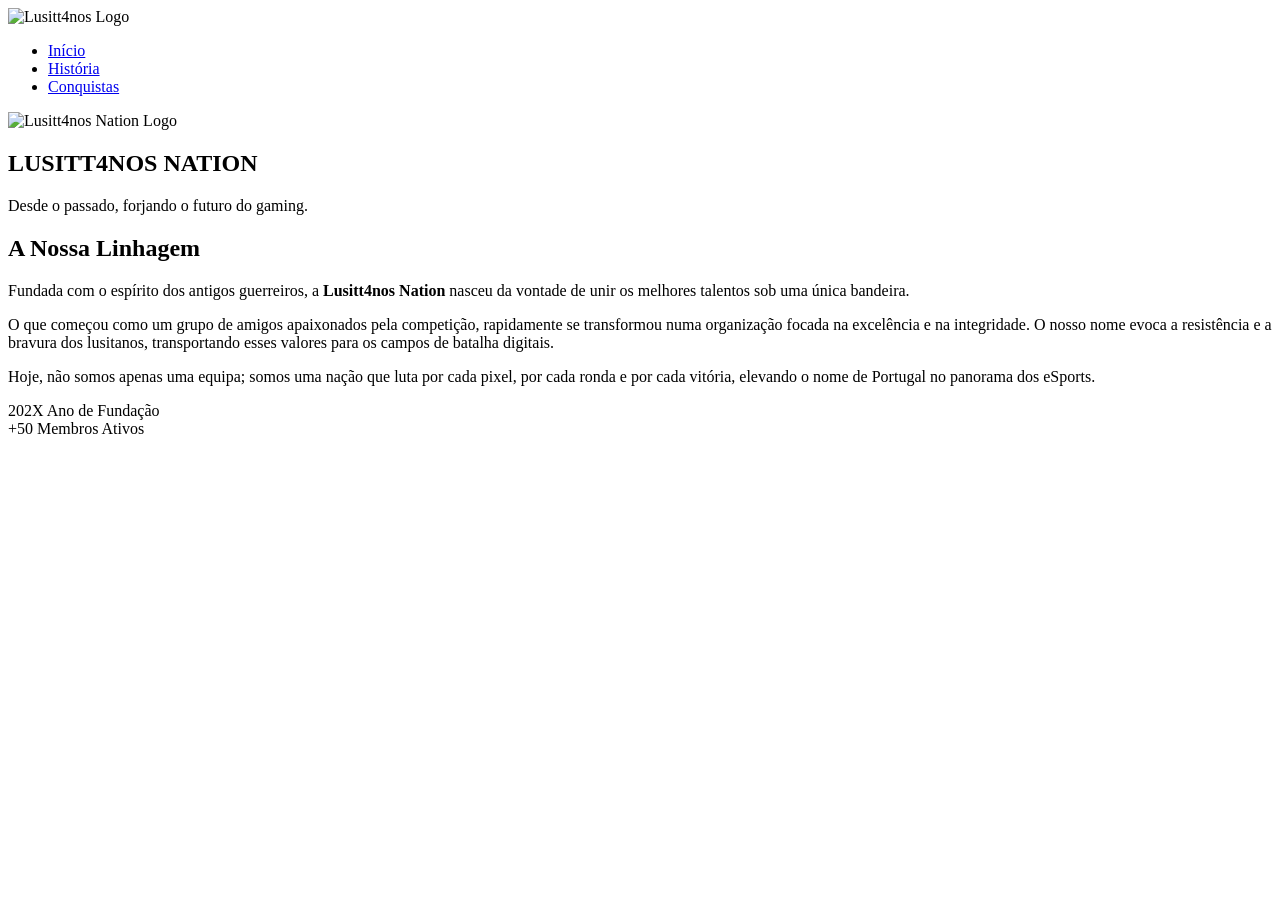
==== index.html @ a789800e "Add initial HTML structure for Lusitt4nos Nation" ====
<!DOCTYPE html>
<html lang="pt-pt">
<head>
    <meta charset="UTF-8">
    <meta name="viewport" content="width=device-width, initial-scale=1.0">
    <title>Lusitt4nos Nation | História & Legado</title>
    <link rel="stylesheet" href="style.css">
    <link href="https://fonts.googleapis.com/css2?family=Orbitron:wght@400;700;900&family=Inter:wght@300;400;700&display=swap" rel="stylesheet">
</head>
<body>

    <header>
        <nav>
            <img src="assets/logo.png" alt="Lusitt4nos Logo" class="nav-logo">
            <ul>
                <li><a href="#home">Início</a></li>
                <li><a href="#historia">História</a></li>
                <li><a href="#conquistas">Conquistas</a></li>
            </ul>
        </nav>
    </header>

    <main>
        <section id="home" class="hero-section">
            <div class="hero-content">
                <img src="assets/logo.png" alt="Lusitt4nos Nation Logo" class="main-logo">
                <h1>LUSITT4NOS <span class="red-text">NATION</span></h1>
                <p class="tagline">Desde o passado, forjando o futuro do gaming.</p>
            </div>
        </section>

        <section id="historia" class="history-section">
            <div class="container">
                <h2 class="section-title">A Nossa <span class="red-text">Linhagem</span></h2>
                <div class="history-grid">
                    <div class="history-text">
                        <p class="lead">Fundada com o espírito dos antigos guerreiros, a <strong>Lusitt4nos Nation</strong> nasceu da vontade de unir os melhores talentos sob uma única bandeira.</p>
                        <p>O que começou como um grupo de amigos apaixonados pela competição, rapidamente se transformou numa organização focada na excelência e na integridade. O nosso nome evoca a resistência e a bravura dos lusitanos, transportando esses valores para os campos de batalha digitais.</p>
                        <p>Hoje, não somos apenas uma equipa; somos uma nação que luta por cada pixel, por cada ronda e por cada vitória, elevando o nome de Portugal no panorama dos eSports.</p>
                    </div>
                    <div class="history-stats">
                        <div class="stat-item">
                            <span class="stat-number">202X</span>
                            <span class="stat-label">Ano de Fundação</span>
                        </div>
                        <div class="stat-item">
                            <span class="stat-number">+50</span>
                            <span class="stat-label">Membros Ativos</span>
                        </div>
                    </div>
                </div>
            </div>
        </section>
    </main>

</body>
</html>
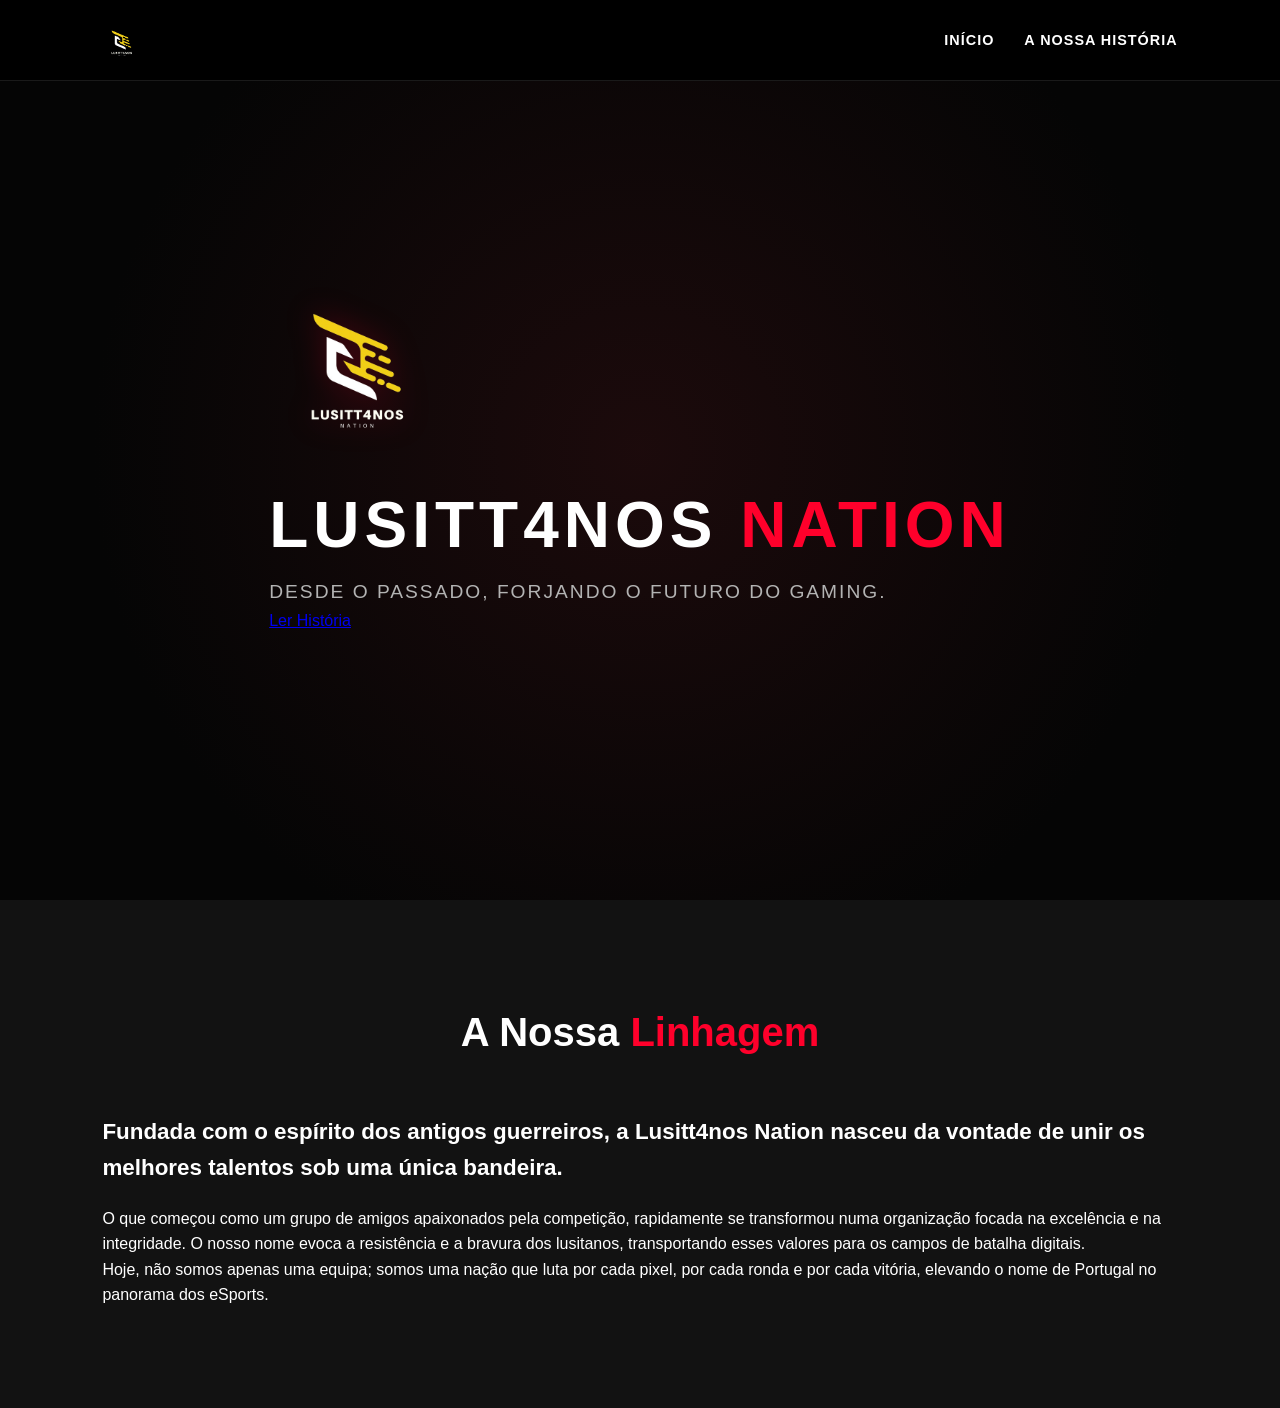
==== commit ebdbe977: "Update title and restructure sections in index.html" ====
--- a/index.html
+++ b/index.html
@@ -3,7 +3,7 @@
 <head>
     <meta charset="UTF-8">
     <meta name="viewport" content="width=device-width, initial-scale=1.0">
-    <title>Lusitt4nos Nation | História & Legado</title>
+    <title>Lusitt4nos Nation | Official</title>
     <link rel="stylesheet" href="style.css">
     <link href="https://fonts.googleapis.com/css2?family=Orbitron:wght@400;700;900&family=Inter:wght@300;400;700&display=swap" rel="stylesheet">
 </head>
@@ -14,44 +14,44 @@
             <img src="assets/logo.png" alt="Lusitt4nos Logo" class="nav-logo">
             <ul>
                 <li><a href="#home">Início</a></li>
-                <li><a href="#historia">História</a></li>
-                <li><a href="#conquistas">Conquistas</a></li>
-            </ul>
+                <li><a href="#historia">A Nossa História</a></li>
+                </ul>
         </nav>
     </header>
 
     <main>
-        <section id="home" class="hero-section">
-            <div class="hero-content">
+        <section id="home" class="hero-section full-page">
+            <div class="hero-content fade-in-section">
                 <img src="assets/logo.png" alt="Lusitt4nos Nation Logo" class="main-logo">
                 <h1>LUSITT4NOS <span class="red-text">NATION</span></h1>
                 <p class="tagline">Desde o passado, forjando o futuro do gaming.</p>
+                <a href="#historia" class="scroll-down-btn">Ler História</a>
             </div>
         </section>
 
-        <section id="historia" class="history-section">
+        <section id="historia" class="history-section full-page">
             <div class="container">
-                <h2 class="section-title">A Nossa <span class="red-text">Linhagem</span></h2>
-                <div class="history-grid">
-                    <div class="history-text">
+                <div class="history-content flex-history">
+                    
+                    <div class="text-block fade-in-section">
+                        <h2 class="section-title">A Nossa <span class="red-text">Linhagem</span></h2>
                         <p class="lead">Fundada com o espírito dos antigos guerreiros, a <strong>Lusitt4nos Nation</strong> nasceu da vontade de unir os melhores talentos sob uma única bandeira.</p>
+                    </div>
+
+                    <div class="text-block fade-in-section">
                         <p>O que começou como um grupo de amigos apaixonados pela competição, rapidamente se transformou numa organização focada na excelência e na integridade. O nosso nome evoca a resistência e a bravura dos lusitanos, transportando esses valores para os campos de batalha digitais.</p>
+                    </div>
+
+                    <div class="text-block fade-in-section">
                         <p>Hoje, não somos apenas uma equipa; somos uma nação que luta por cada pixel, por cada ronda e por cada vitória, elevando o nome de Portugal no panorama dos eSports.</p>
                     </div>
-                    <div class="history-stats">
-                        <div class="stat-item">
-                            <span class="stat-number">202X</span>
-                            <span class="stat-label">Ano de Fundação</span>
-                        </div>
-                        <div class="stat-item">
-                            <span class="stat-number">+50</span>
-                            <span class="stat-label">Membros Ativos</span>
-                        </div>
-                    </div>
+                    
                 </div>
             </div>
         </section>
     </main>
 
+    <script src="script.js"></script>
+
 </body>
 </html>
--- a/style.css
+++ b/style.css
@@ -0,0 +1,123 @@
+:root {
+    --primary-red: #ff002b;
+    --deep-black: #050505;
+    --dark-grey: #121212;
+    --text-grey: #b3b3b3;
+    --pure-white: #ffffff;
+}
+
+* { margin: 0; padding: 0; box-sizing: border-box; }
+
+body {
+    background-color: var(--deep-black);
+    color: var(--pure-white);
+    font-family: 'Inter', sans-serif;
+    line-height: 1.6;
+}
+
+.red-text { color: var(--primary-red); }
+
+/* Navegação */
+nav {
+    display: flex;
+    justify-content: space-between;
+    align-items: center;
+    padding: 20px 8%;
+    background: rgba(0, 0, 0, 0.95);
+    border-bottom: 1px solid rgba(255, 255, 255, 0.1);
+    position: fixed;
+    width: 100%;
+    top: 0;
+    z-index: 1000;
+}
+
+.nav-logo { height: 40px; }
+nav ul { display: flex; list-style: none; gap: 30px; }
+nav a { color: var(--pure-white); text-decoration: none; font-weight: 700; font-size: 0.9rem; text-transform: uppercase; letter-spacing: 1px; }
+
+/* Hero Section */
+.hero-section {
+    height: 100vh;
+    display: flex;
+    justify-content: center;
+    align-items: center;
+    background: radial-gradient(circle, rgba(230, 57, 70, 0.1) 0%, rgba(5, 5, 5, 1) 70%);
+}
+
+.main-logo {
+    width: 180px;
+    margin-bottom: 20px;
+    filter: drop-shadow(0 0 15px rgba(255, 0, 43, 0.3));
+}
+
+.hero-content h1 {
+    font-family: 'Orbitron', sans-serif;
+    font-size: 4rem;
+    letter-spacing: 5px;
+}
+
+.tagline {
+    font-size: 1.2rem;
+    color: var(--text-grey);
+    text-transform: uppercase;
+    letter-spacing: 2px;
+}
+
+/* Secção História */
+.history-section {
+    padding: 100px 8%;
+    background-color: var(--dark-grey);
+}
+
+.container { max-width: 1100px; margin: 0 auto; }
+
+.section-title {
+    font-family: 'Orbitron', sans-serif;
+    font-size: 2.5rem;
+    margin-bottom: 50px;
+    text-align: center;
+}
+
+.history-grid {
+    display: grid;
+    grid-template-columns: 2fr 1fr;
+    gap: 60px;
+    align-items: center;
+}
+
+.lead {
+    font-size: 1.4rem;
+    color: var(--pure-white);
+    margin-bottom: 20px;
+    font-weight: 700;
+}
+
+.history-text p {
+    margin-bottom: 15px;
+    color: var(--text-grey);
+}
+
+.history-stats {
+    display: flex;
+    flex-direction: column;
+    gap: 30px;
+}
+
+.stat-item {
+    border-left: 4px solid var(--primary-red);
+    padding-left: 20px;
+}
+
+.stat-number {
+    display: block;
+    font-size: 2.5rem;
+    font-family: 'Orbitron', sans-serif;
+    font-weight: 900;
+}
+
+.stat-label {
+    text-transform: uppercase;
+    font-size: 0.8rem;
+    letter-spacing: 1px;
+    color: var(--text-grey);
+}
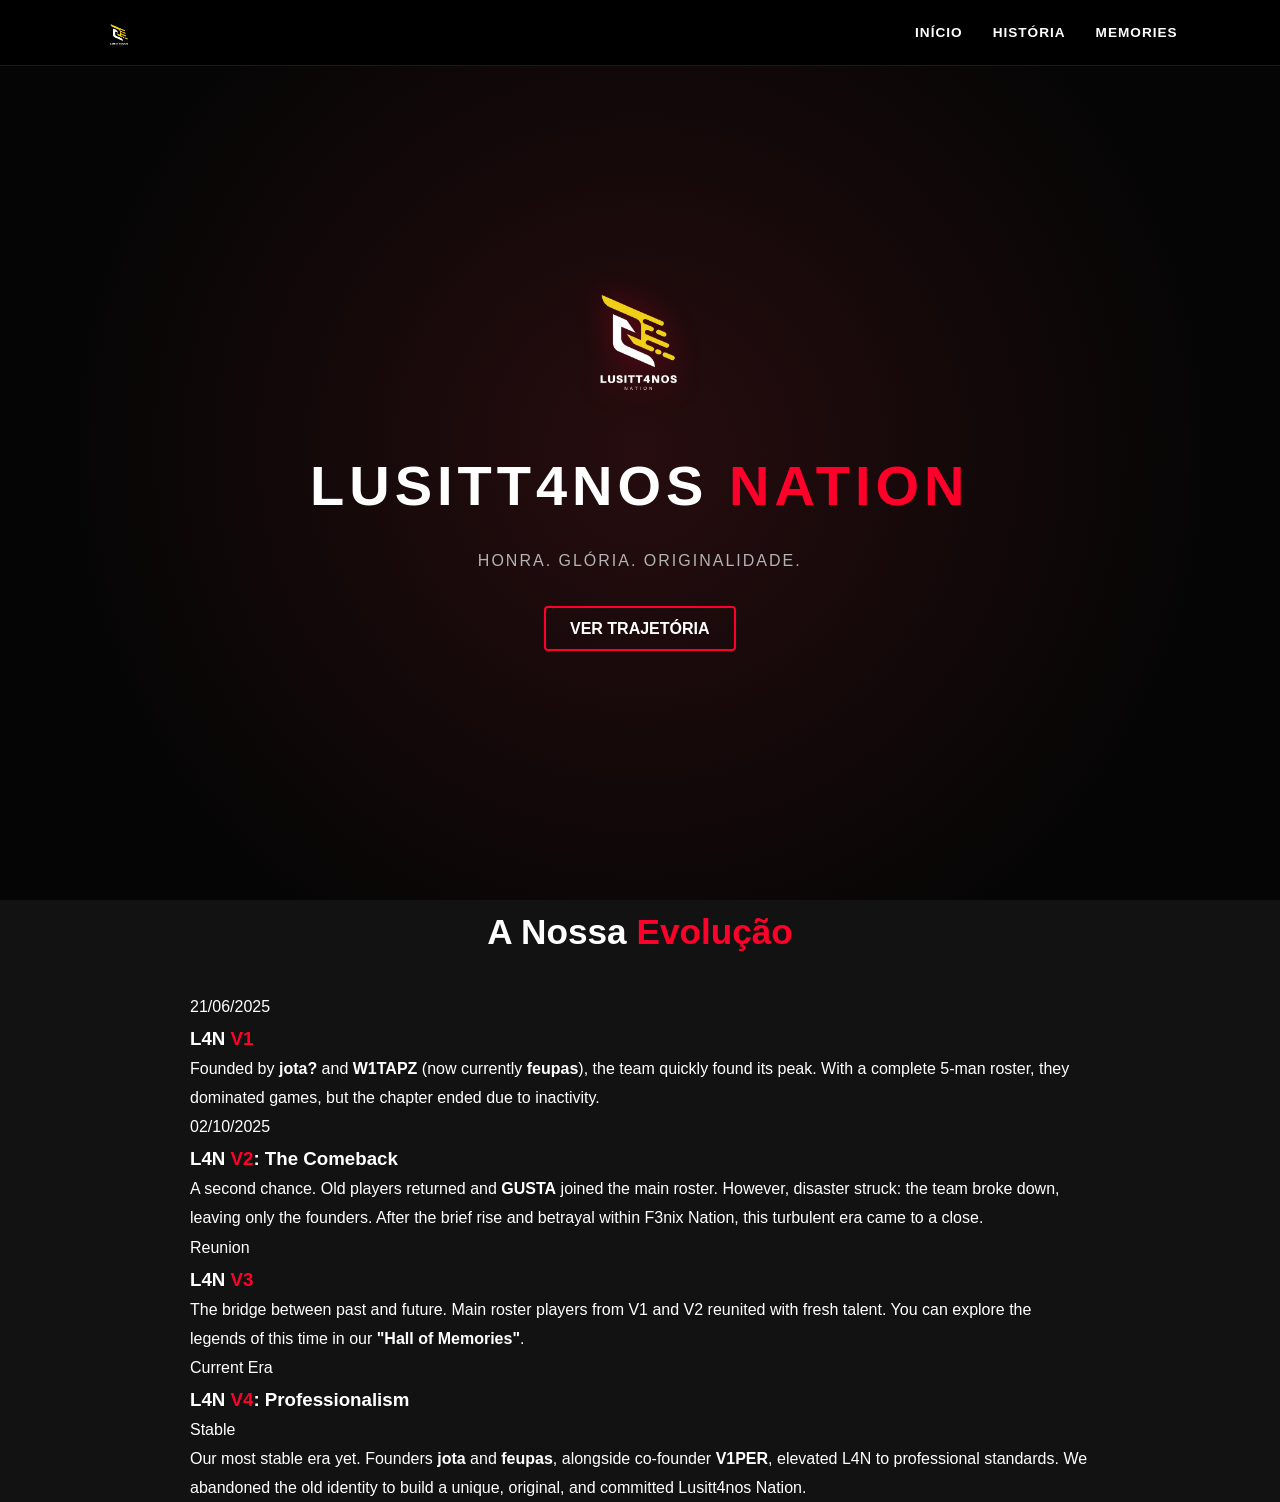
==== commit 3d68b9ae: "Update index.html" ====
--- a/index.html
+++ b/index.html
@@ -11,11 +11,12 @@
 
     <header>
         <nav>
-            <img src="assets/logo.png" alt="Lusitt4nos Logo" class="nav-logo">
+            <img src="assets/logo.png" alt="L4N Logo" class="nav-logo">
             <ul>
                 <li><a href="#home">Início</a></li>
-                <li><a href="#historia">A Nossa História</a></li>
-                </ul>
+                <li><a href="#historia">História</a></li>
+                <li><a href="#">Memories</a></li>
+            </ul>
         </nav>
     </header>
 
@@ -24,34 +25,55 @@
             <div class="hero-content fade-in-section">
                 <img src="assets/logo.png" alt="Lusitt4nos Nation Logo" class="main-logo">
                 <h1>LUSITT4NOS <span class="red-text">NATION</span></h1>
-                <p class="tagline">Desde o passado, forjando o futuro do gaming.</p>
-                <a href="#historia" class="scroll-down-btn">Ler História</a>
+                <p class="tagline">Honra. Glória. Originalidade.</p>
+                <a href="#historia" class="scroll-down-btn">Ver Trajetória</a>
             </div>
         </section>
 
-        <section id="historia" class="history-section full-page">
+        <section id="historia" class="history-section">
             <div class="container">
-                <div class="history-content flex-history">
+                <h2 class="section-title fade-in-section">A Nossa <span class="red-text">Evolução</span></h2>
+                
+                <div class="timeline">
                     
-                    <div class="text-block fade-in-section">
-                        <h2 class="section-title">A Nossa <span class="red-text">Linhagem</span></h2>
-                        <p class="lead">Fundada com o espírito dos antigos guerreiros, a <strong>Lusitt4nos Nation</strong> nasceu da vontade de unir os melhores talentos sob uma única bandeira.</p>
+                    <div class="era-block fade-in-section">
+                        <div class="era-header">
+                            <span class="era-tag">21/06/2025</span>
+                            <h3>L4N <span class="red-text">V1</span></h3>
+                        </div>
+                        <p>Founded by <strong>jota?</strong> and <strong>W1TAPZ</strong> (now currently <strong>feupas</strong>), the team quickly found its peak. With a complete 5-man roster, they dominated games, but the chapter ended due to inactivity.</p>
                     </div>
 
-                    <div class="text-block fade-in-section">
-                        <p>O que começou como um grupo de amigos apaixonados pela competição, rapidamente se transformou numa organização focada na excelência e na integridade. O nosso nome evoca a resistência e a bravura dos lusitanos, transportando esses valores para os campos de batalha digitais.</p>
+                    <div class="era-block fade-in-section">
+                        <div class="era-header">
+                            <span class="era-tag">02/10/2025</span>
+                            <h3>L4N <span class="red-text">V2</span>: The Comeback</h3>
+                        </div>
+                        <p>A second chance. Old players returned and <strong>GUSTA</strong> joined the main roster. However, disaster struck: the team broke down, leaving only the founders. After the brief rise and betrayal within F3nix Nation, this turbulent era came to a close.</p>
                     </div>
 
-                    <div class="text-block fade-in-section">
-                        <p>Hoje, não somos apenas uma equipa; somos uma nação que luta por cada pixel, por cada ronda e por cada vitória, elevando o nome de Portugal no panorama dos eSports.</p>
+                    <div class="era-block fade-in-section">
+                        <div class="era-header">
+                            <span class="era-tag">Reunion</span>
+                            <h3>L4N <span class="red-text">V3</span></h3>
+                        </div>
+                        <p>The bridge between past and future. Main roster players from V1 and V2 reunited with fresh talent. You can explore the legends of this time in our <strong>"Hall of Memories"</strong>.</p>
                     </div>
-                    
+
+                    <div class="era-block fade-in-section">
+                        <div class="era-header">
+                            <span class="era-tag">Current Era</span>
+                            <h3>L4N <span class="red-text">V4</span>: Professionalism</h3>
+                            <span class="status-live">Stable</span>
+                        </div>
+                        <p>Our most stable era yet. Founders <strong>jota</strong> and <strong>feupas</strong>, alongside co-founder <strong>V1PER</strong>, elevated L4N to professional standards. We abandoned the old identity to build a unique, original, and committed Lusitt4nos Nation.</p>
+                    </div>
+
                 </div>
             </div>
         </section>
     </main>
 
     <script src="script.js"></script>
-
 </body>
 </html>
--- a/style.css
+++ b/style.css
@@ -8,22 +8,37 @@
 
 * { margin: 0; padding: 0; box-sizing: border-box; }
 
+html {
+    scroll-behavior: smooth; /* Scroll suave entre secções */
+}
+
 body {
     background-color: var(--deep-black);
     color: var(--pure-white);
     font-family: 'Inter', sans-serif;
-    line-height: 1.6;
+    line-height: 1.8;
+    overflow-x: hidden; /* Evita scrolls horizontais */
 }
 
 .red-text { color: var(--primary-red); }
+
+/* Classes para "Páginas Independentes" */
+.full-page {
+    min-height: 100vh; /* Pelo menos a altura total do ecrã */
+    width: 100vw;
+    display: flex;
+    justify-content: center;
+    align-items: center;
+    padding: 100px 8%;
+}
 
 /* Navegação */
 nav {
     display: flex;
     justify-content: space-between;
     align-items: center;
-    padding: 20px 8%;
-    background: rgba(0, 0, 0, 0.95);
+    padding: 15px 8%;
+    background: rgba(0, 0, 0, 0.9);
     border-bottom: 1px solid rgba(255, 255, 255, 0.1);
     position: fixed;
     width: 100%;
@@ -31,93 +46,103 @@
     z-index: 1000;
 }
 
-.nav-logo { height: 40px; }
+.nav-logo { height: 35px; }
 nav ul { display: flex; list-style: none; gap: 30px; }
-nav a { color: var(--pure-white); text-decoration: none; font-weight: 700; font-size: 0.9rem; text-transform: uppercase; letter-spacing: 1px; }
+nav a { color: var(--pure-white); text-decoration: none; font-weight: 700; font-size: 0.85rem; text-transform: uppercase; letter-spacing: 1px; transition: 0.3s;}
+nav a:hover { color: var(--primary-red); }
 
 /* Hero Section */
 .hero-section {
-    height: 100vh;
-    display: flex;
-    justify-content: center;
-    align-items: center;
-    background: radial-gradient(circle, rgba(230, 57, 70, 0.1) 0%, rgba(5, 5, 5, 1) 70%);
+    background: radial-gradient(circle, rgba(230, 57, 70, 0.15) 0%, rgba(5, 5, 5, 1) 75%);
+    text-align: center;
 }
 
 .main-logo {
-    width: 180px;
+    width: 150px;
     margin-bottom: 20px;
-    filter: drop-shadow(0 0 15px rgba(255, 0, 43, 0.3));
+    filter: drop-shadow(0 0 15px rgba(255, 0, 43, 0.4));
 }
 
 .hero-content h1 {
     font-family: 'Orbitron', sans-serif;
-    font-size: 4rem;
+    font-size: 3.5rem;
     letter-spacing: 5px;
+    margin-bottom: 10px;
 }
 
 .tagline {
-    font-size: 1.2rem;
+    font-size: 1rem;
     color: var(--text-grey);
     text-transform: uppercase;
     letter-spacing: 2px;
+    margin-bottom: 40px;
+}
+
+.scroll-down-btn {
+    padding: 12px 24px;
+    border: 2px solid var(--primary-red);
+    color: var(--pure-white);
+    text-decoration: none;
+    font-weight: 700;
+    text-transform: uppercase;
+    border-radius: 4px;
+    transition: 0.3s;
+}
+
+.scroll-down-btn:hover {
+    background-color: var(--primary-red);
+    box-shadow: 0 0 15px rgba(255, 0, 43, 0.5);
 }
 
 /* Secção História */
 .history-section {
-    padding: 100px 8%;
     background-color: var(--dark-grey);
 }
 
-.container { max-width: 1100px; margin: 0 auto; }
+.container { max-width: 900px; margin: 0 auto; }
 
 .section-title {
     font-family: 'Orbitron', sans-serif;
-    font-size: 2.5rem;
-    margin-bottom: 50px;
+    font-size: 2.2rem;
+    margin-bottom: 30px;
     text-align: center;
 }
 
-.history-grid {
-    display: grid;
-    grid-template-columns: 2fr 1fr;
-    gap: 60px;
-    align-items: center;
+.flex-history {
+    display: flex;
+    flex-direction: column;
+    gap: 60px; /* Espaço entre os blocos de texto */
+}
+
+.text-block {
+    text-align: center;
 }
 
 .lead {
-    font-size: 1.4rem;
+    font-size: 1.3rem;
     color: var(--pure-white);
-    margin-bottom: 20px;
     font-weight: 700;
 }
 
-.history-text p {
-    margin-bottom: 15px;
+.text-block p {
     color: var(--text-grey);
+    font-size: 1.1rem;
 }
 
-.history-stats {
-    display: flex;
-    flex-direction: column;
-    gap: 30px;
+/* --- ANIMAÇÕES DE SCROLL (FADE IN/OUT) --- */
+
+/* Estado Inicial: Invisível e ligeiramente abaixo */
+.fade-in-section {
+    opacity: 0;
+    transform: translateY(30px);
+    visibility: hidden;
+    transition: opacity 1s ease-out, transform 1s ease-out;
+    will-change: opacity, transform;
 }
 
-.stat-item {
-    border-left: 4px solid var(--primary-red);
-    padding-left: 20px;
+/* Estado Quando Visível: Fade in e sobe */
+.fade-in-section.is-visible {
+    opacity: 1;
+    transform: translateY(0);
+    visibility: visible;
 }
-
-.stat-number {
-    display: block;
-    font-size: 2.5rem;
-    font-family: 'Orbitron', sans-serif;
-    font-weight: 900;
-}
-
-.stat-label {
-    text-transform: uppercase;
-    font-size: 0.8rem;
-    letter-spacing: 1px;
-    color: var(--text-grey);
-}
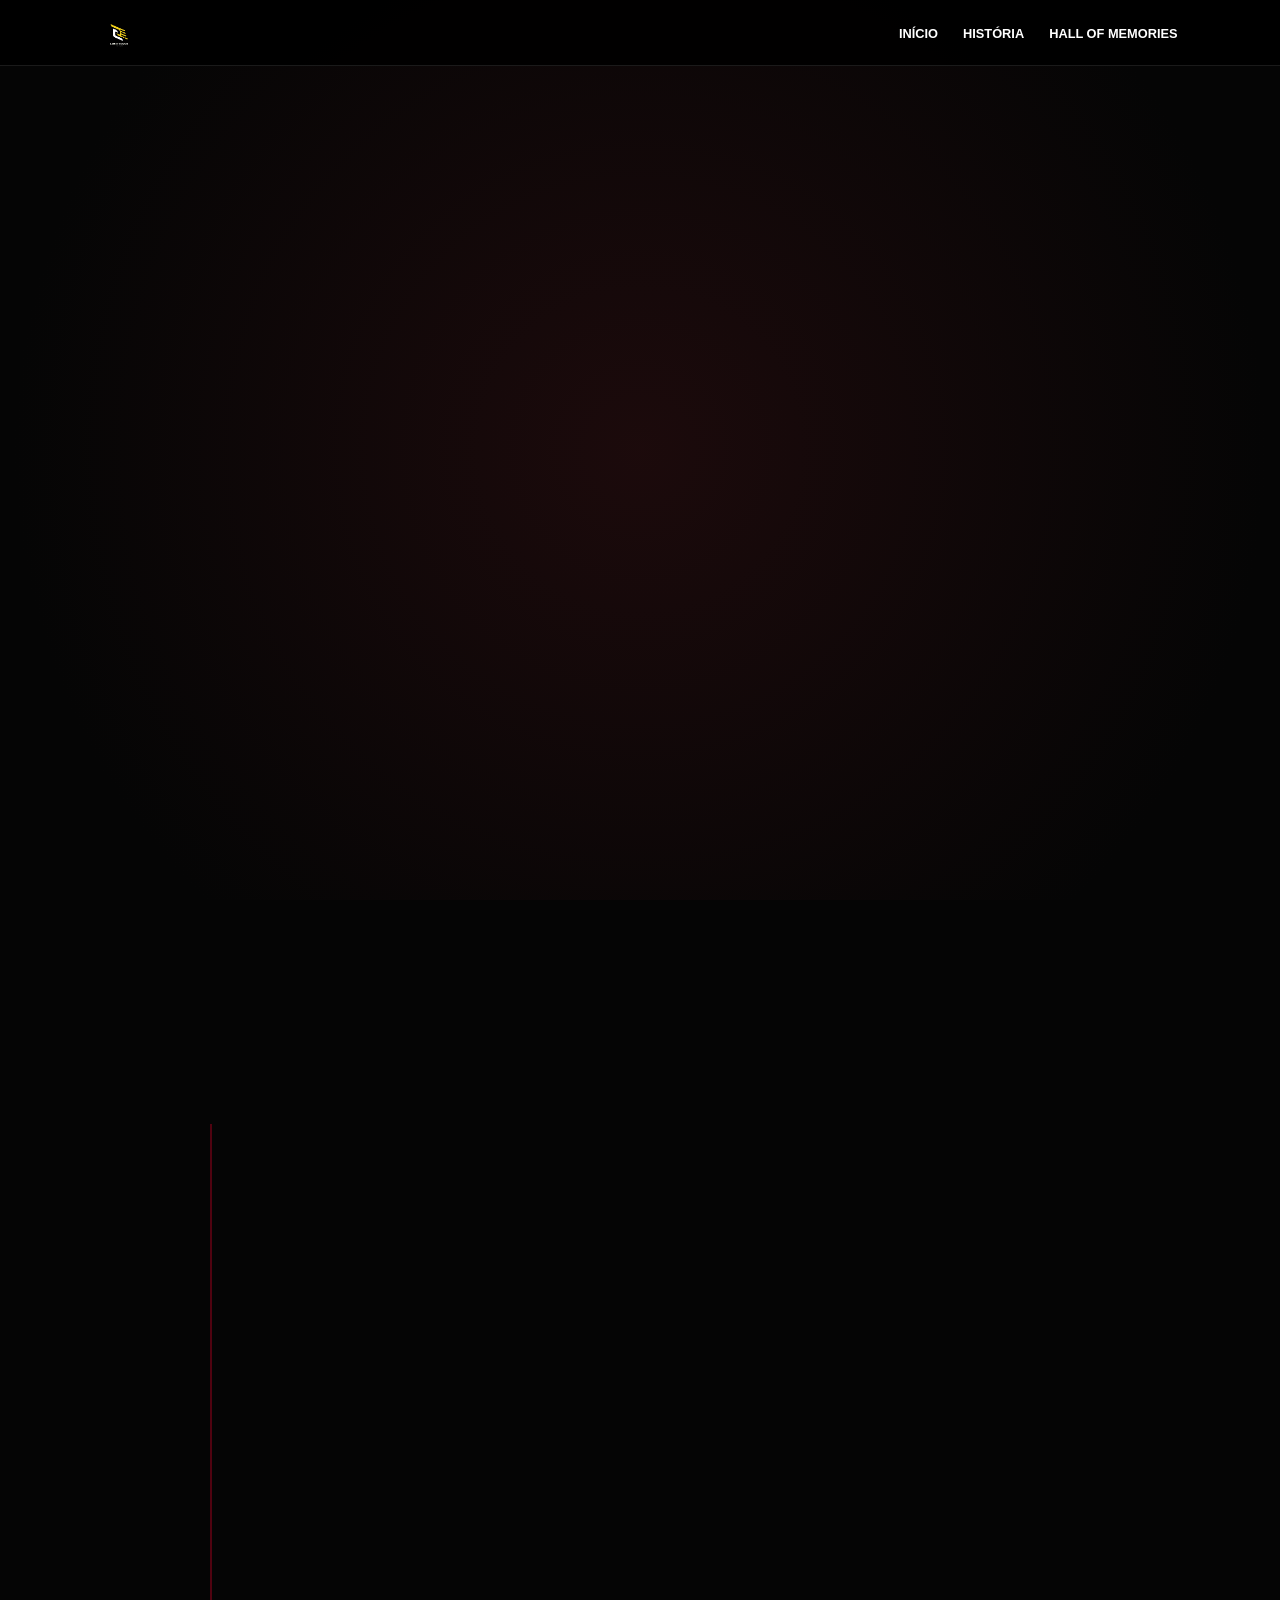
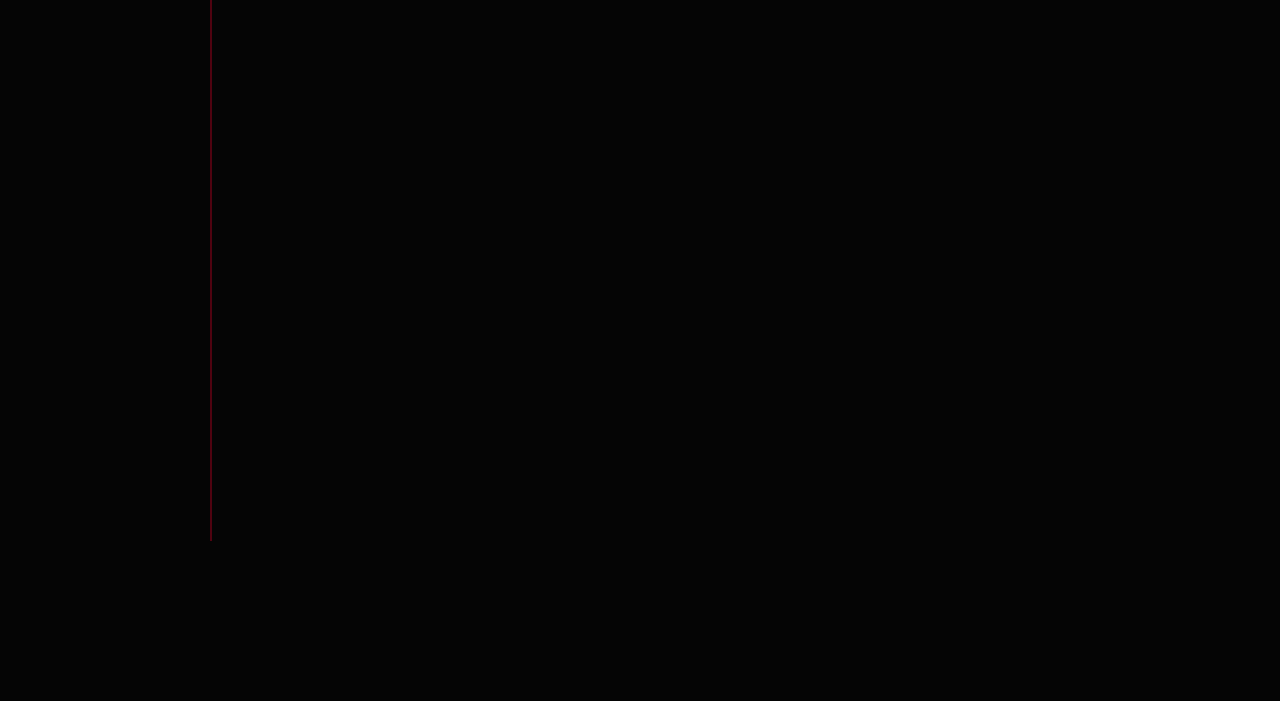
==== commit ce53eebb: "Update index.html" ====
--- a/index.html
+++ b/index.html
@@ -15,7 +15,7 @@
             <ul>
                 <li><a href="#home">Início</a></li>
                 <li><a href="#historia">História</a></li>
-                <li><a href="#">Memories</a></li>
+                <li><a href="#hall">Hall of Memories</a></li>
             </ul>
         </nav>
     </header>
@@ -25,48 +25,44 @@
             <div class="hero-content fade-in-section">
                 <img src="assets/logo.png" alt="Lusitt4nos Nation Logo" class="main-logo">
                 <h1>LUSITT4NOS <span class="red-text">NATION</span></h1>
-                <p class="tagline">Honra. Glória. Originalidade.</p>
-                <a href="#historia" class="scroll-down-btn">Ver Trajetória</a>
+                <p class="tagline">The Legacy of the Lusitt4nos</p>
+                <a href="#historia" class="scroll-down-btn">Read Our Story</a>
             </div>
         </section>
 
         <section id="historia" class="history-section">
             <div class="container">
-                <h2 class="section-title fade-in-section">A Nossa <span class="red-text">Evolução</span></h2>
+                <h2 class="section-title fade-in-section">Our <span class="red-text">History</span></h2>
                 
                 <div class="timeline">
                     
                     <div class="era-block fade-in-section">
                         <div class="era-header">
-                            <span class="era-tag">21/06/2025</span>
                             <h3>L4N <span class="red-text">V1</span></h3>
                         </div>
-                        <p>Founded by <strong>jota?</strong> and <strong>W1TAPZ</strong> (now currently <strong>feupas</strong>), the team quickly found its peak. With a complete 5-man roster, they dominated games, but the chapter ended due to inactivity.</p>
+                        <p>L4N was founded in 21/06/2025 by <strong>jota?</strong> and <strong>W1TAPZ</strong> (Now Currently <strong>feupas</strong>) soon they finded themselves at their peak, where with a complete 5 man roster, they started winning games, but soon the team ended for inactivity.</p>
                     </div>
 
                     <div class="era-block fade-in-section">
                         <div class="era-header">
-                            <span class="era-tag">02/10/2025</span>
-                            <h3>L4N <span class="red-text">V2</span>: The Comeback</h3>
+                            <h3>L4N <span class="red-text">V2</span></h3>
                         </div>
-                        <p>A second chance. Old players returned and <strong>GUSTA</strong> joined the main roster. However, disaster struck: the team broke down, leaving only the founders. After the brief rise and betrayal within F3nix Nation, this turbulent era came to a close.</p>
+                        <p>The second version of Lusitt4nos Nation founded in 02/10/2025, titled <strong>"The Comeback"</strong> was a second chance for Lusitt4nos Nation, they invited some of their old players, in this era soon after <strong>GUSTA</strong> was invited to the main roster, disaster struck, the team broke down, everyone left except the founders, later, F3nix Nation was created, founded by <strong>V1PER</strong> and <strong>GUSTA</strong>, then, the old players from L4N were invited to the main team, but <strong>jota?</strong> and <strong>W1TAPZ</strong>, definetly not happy with the situation, betrayed the team, and F3nix Nation era ended.</p>
                     </div>
 
                     <div class="era-block fade-in-section">
                         <div class="era-header">
-                            <span class="era-tag">Reunion</span>
                             <h3>L4N <span class="red-text">V3</span></h3>
                         </div>
-                        <p>The bridge between past and future. Main roster players from V1 and V2 reunited with fresh talent. You can explore the legends of this time in our <strong>"Hall of Memories"</strong>.</p>
+                        <p>The last and current version of Lusitt4nos Nation, where the old main roster players from L4N v1 and v2 were invited, and coming with new players too, you can see the members of each era of Lusitt4nos Nation in <strong>"Hall of Memories"</strong>.</p>
                     </div>
 
                     <div class="era-block fade-in-section">
                         <div class="era-header">
-                            <span class="era-tag">Current Era</span>
-                            <h3>L4N <span class="red-text">V4</span>: Professionalism</h3>
+                            <h3>L4N <span class="red-text">V4</span></h3>
                             <span class="status-live">Stable</span>
                         </div>
-                        <p>Our most stable era yet. Founders <strong>jota</strong> and <strong>feupas</strong>, alongside co-founder <strong>V1PER</strong>, elevated L4N to professional standards. We abandoned the old identity to build a unique, original, and committed Lusitt4nos Nation.</p>
+                        <p>With the end of the third era, the most stable era yet, despite some internal challenges the roster returned to full activity. Founders <strong>jota</strong> and <strong>feupas</strong>, alongside the co-founder <strong>V1PER</strong>, decided it was time to elevate the team to a professional standard. Recognizing that their previous identity was too similar to a world-class Counter Strike team, they made the bold move to abandon the old logo. This era marks the birth of a unique, professional, and more stable Lusitt4nos Nation, built on originality and a commitment to excellence.</p>
                     </div>
 
                 </div>
--- a/style.css
+++ b/style.css
@@ -7,142 +7,73 @@
 }
 
 * { margin: 0; padding: 0; box-sizing: border-box; }
-
-html {
-    scroll-behavior: smooth; /* Scroll suave entre secções */
-}
+html { scroll-behavior: smooth; }
 
 body {
     background-color: var(--deep-black);
     color: var(--pure-white);
     font-family: 'Inter', sans-serif;
-    line-height: 1.8;
-    overflow-x: hidden; /* Evita scrolls horizontais */
+    line-height: 1.6;
+    overflow-x: hidden;
 }
 
 .red-text { color: var(--primary-red); }
 
-/* Classes para "Páginas Independentes" */
-.full-page {
-    min-height: 100vh; /* Pelo menos a altura total do ecrã */
-    width: 100vw;
-    display: flex;
-    justify-content: center;
-    align-items: center;
-    padding: 100px 8%;
-}
+/* Layout Geral */
+.full-page { min-height: 100vh; display: flex; justify-content: center; align-items: center; padding: 80px 5%; }
+.container { max-width: 900px; margin: 0 auto; width: 100%; }
 
 /* Navegação */
 nav {
-    display: flex;
-    justify-content: space-between;
-    align-items: center;
-    padding: 15px 8%;
-    background: rgba(0, 0, 0, 0.9);
+    display: flex; justify-content: space-between; align-items: center;
+    padding: 15px 8%; background: rgba(0, 0, 0, 0.9);
+    position: fixed; width: 100%; top: 0; z-index: 1000;
     border-bottom: 1px solid rgba(255, 255, 255, 0.1);
-    position: fixed;
-    width: 100%;
-    top: 0;
-    z-index: 1000;
+}
+.nav-logo { height: 35px; }
+nav ul { display: flex; list-style: none; gap: 25px; }
+nav a { color: white; text-decoration: none; font-weight: 700; text-transform: uppercase; font-size: 0.8rem; }
+
+/* Hero */
+.hero-section { text-align: center; background: radial-gradient(circle, rgba(230, 57, 70, 0.1) 0%, #050505 80%); }
+.main-logo { width: 140px; margin-bottom: 20px; filter: drop-shadow(0 0 10px var(--primary-red)); }
+.hero-content h1 { font-family: 'Orbitron', sans-serif; font-size: 3rem; letter-spacing: 4px; }
+.scroll-down-btn { margin-top: 30px; display: inline-block; padding: 12px 25px; border: 2px solid var(--primary-red); color: white; text-decoration: none; font-weight: bold; border-radius: 4px; transition: 0.3s; }
+.scroll-down-btn:hover { background: var(--primary-red); box-shadow: 0 0 20px rgba(255, 0, 43, 0.4); }
+
+/* Timeline da História */
+.history-section { padding: 100px 5%; background: var(--deep-black); }
+.section-title { font-family: 'Orbitron', sans-serif; text-align: center; font-size: 2.5rem; margin-bottom: 60px; }
+
+.timeline {
+    position: relative; border-left: 2px solid rgba(255, 0, 43, 0.3);
+    margin-left: 20px; padding-left: 35px;
 }
 
-.nav-logo { height: 35px; }
-nav ul { display: flex; list-style: none; gap: 30px; }
-nav a { color: var(--pure-white); text-decoration: none; font-weight: 700; font-size: 0.85rem; text-transform: uppercase; letter-spacing: 1px; transition: 0.3s;}
-nav a:hover { color: var(--primary-red); }
-
-/* Hero Section */
-.hero-section {
-    background: radial-gradient(circle, rgba(230, 57, 70, 0.15) 0%, rgba(5, 5, 5, 1) 75%);
-    text-align: center;
+.era-block {
+    background: var(--dark-grey); padding: 30px; border-radius: 10px;
+    margin-bottom: 60px; position: relative;
+    border: 1px solid rgba(255, 255, 255, 0.05);
 }
 
-.main-logo {
-    width: 150px;
-    margin-bottom: 20px;
-    filter: drop-shadow(0 0 15px rgba(255, 0, 43, 0.4));
+.era-block::before {
+    content: ''; position: absolute; left: -46px; top: 35px;
+    width: 20px; height: 20px; background: var(--primary-red);
+    border-radius: 50%; box-shadow: 0 0 10px var(--primary-red);
 }
 
-.hero-content h1 {
-    font-family: 'Orbitron', sans-serif;
-    font-size: 3.5rem;
-    letter-spacing: 5px;
-    margin-bottom: 10px;
+.era-header { display: flex; align-items: center; gap: 15px; margin-bottom: 15px; }
+.era-tag { background: var(--primary-red); font-size: 0.7rem; padding: 3px 10px; border-radius: 4px; font-weight: bold; }
+.era-block h3 { font-family: 'Orbitron', sans-serif; }
+.era-block p { color: var(--text-grey); font-size: 1rem; }
+
+.status-live { font-size: 0.7rem; color: #00ff88; border: 1px solid #00ff88; padding: 2px 8px; border-radius: 4px; text-transform: uppercase; }
+
+/* ANIMAÇÕES */
+.fade-in-section {
+    opacity: 0; transform: translateY(40px);
+    transition: all 0.8s ease-out;
 }
-
-.tagline {
-    font-size: 1rem;
-    color: var(--text-grey);
-    text-transform: uppercase;
-    letter-spacing: 2px;
-    margin-bottom: 40px;
+.fade-in-section.is-visible {
+    opacity: 1; transform: translateY(0);
 }
-
-.scroll-down-btn {
-    padding: 12px 24px;
-    border: 2px solid var(--primary-red);
-    color: var(--pure-white);
-    text-decoration: none;
-    font-weight: 700;
-    text-transform: uppercase;
-    border-radius: 4px;
-    transition: 0.3s;
-}
-
-.scroll-down-btn:hover {
-    background-color: var(--primary-red);
-    box-shadow: 0 0 15px rgba(255, 0, 43, 0.5);
-}
-
-/* Secção História */
-.history-section {
-    background-color: var(--dark-grey);
-}
-
-.container { max-width: 900px; margin: 0 auto; }
-
-.section-title {
-    font-family: 'Orbitron', sans-serif;
-    font-size: 2.2rem;
-    margin-bottom: 30px;
-    text-align: center;
-}
-
-.flex-history {
-    display: flex;
-    flex-direction: column;
-    gap: 60px; /* Espaço entre os blocos de texto */
-}
-
-.text-block {
-    text-align: center;
-}
-
-.lead {
-    font-size: 1.3rem;
-    color: var(--pure-white);
-    font-weight: 700;
-}
-
-.text-block p {
-    color: var(--text-grey);
-    font-size: 1.1rem;
-}
-
-/* --- ANIMAÇÕES DE SCROLL (FADE IN/OUT) --- */
-
-/* Estado Inicial: Invisível e ligeiramente abaixo */
-.fade-in-section {
-    opacity: 0;
-    transform: translateY(30px);
-    visibility: hidden;
-    transition: opacity 1s ease-out, transform 1s ease-out;
-    will-change: opacity, transform;
-}
-
-/* Estado Quando Visível: Fade in e sobe */
-.fade-in-section.is-visible {
-    opacity: 1;
-    transform: translateY(0);
-    visibility: visible;
-}
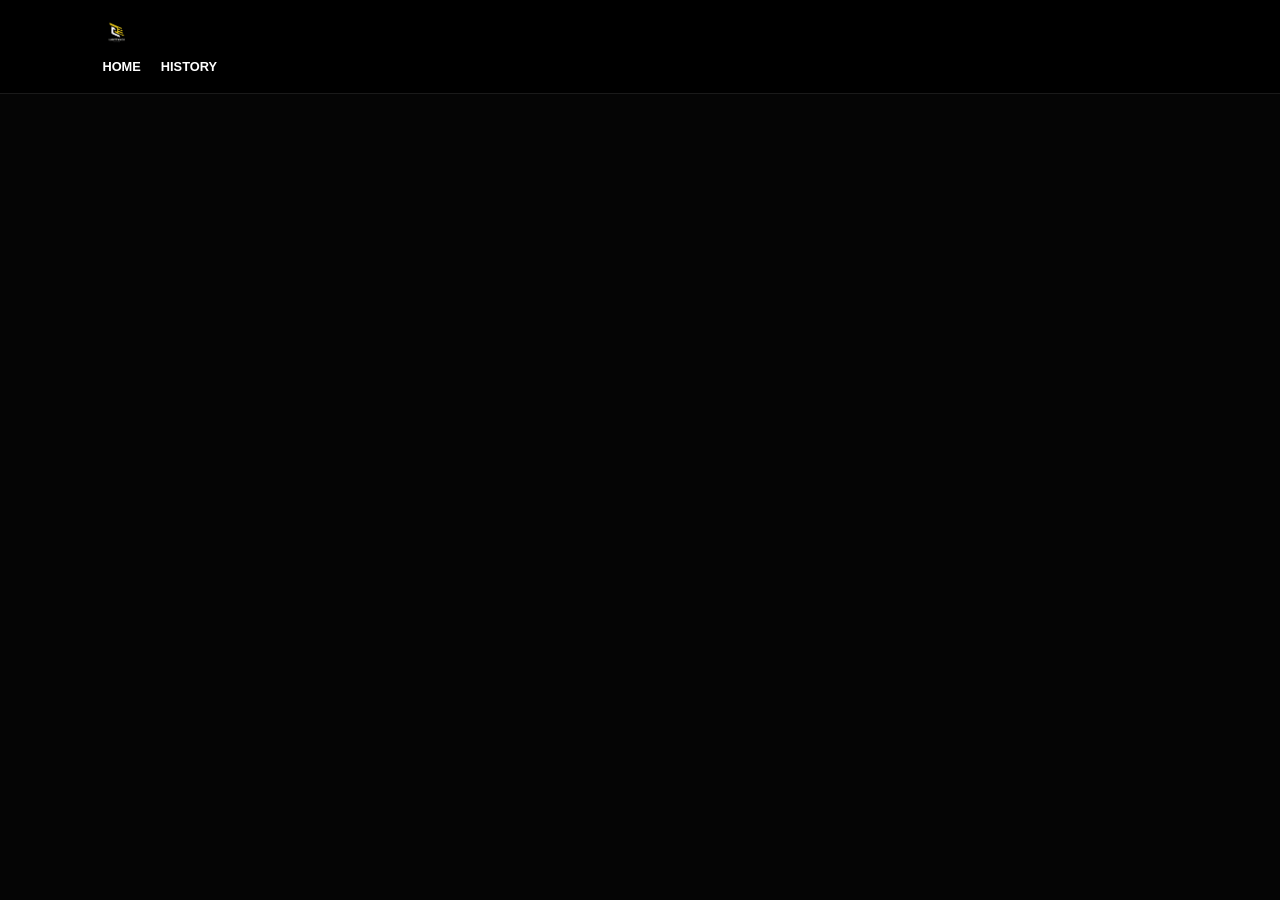
==== commit 7df435e3: "Revise HTML structure and content for homepage Updated the language attribute, title, and navigation" ====
--- a/index.html
+++ b/index.html
@@ -1,9 +1,9 @@
 <!DOCTYPE html>
-<html lang="pt-pt">
+<html lang="en">
 <head>
     <meta charset="UTF-8">
     <meta name="viewport" content="width=device-width, initial-scale=1.0">
-    <title>Lusitt4nos Nation | Official</title>
+    <title>Lusitt4nos Nation | Official Home</title>
     <link rel="stylesheet" href="style.css">
     <link href="https://fonts.googleapis.com/css2?family=Orbitron:wght@400;700;900&family=Inter:wght@300;400;700&display=swap" rel="stylesheet">
 </head>
@@ -11,60 +11,25 @@
 
     <header>
         <nav>
-            <img src="assets/logo.png" alt="L4N Logo" class="nav-logo">
-            <ul>
-                <li><a href="#home">Início</a></li>
-                <li><a href="#historia">História</a></li>
-                <li><a href="#hall">Hall of Memories</a></li>
-            </ul>
+            <div class="nav-container">
+                <img src="assets/logo.png" alt="L4N Logo" class="nav-logo">
+                <ul>
+                    <li><a href="index.html" class="active">Home</a></li>
+                    <li><a href="historia.html">History</a></li>
+                </ul>
+            </div>
         </nav>
     </header>
 
     <main>
-        <section id="home" class="hero-section full-page">
+        <section class="hero-section full-page">
             <div class="hero-content fade-in-section">
                 <img src="assets/logo.png" alt="Lusitt4nos Nation Logo" class="main-logo">
                 <h1>LUSITT4NOS <span class="red-text">NATION</span></h1>
-                <p class="tagline">The Legacy of the Lusitt4nos</p>
-                <a href="#historia" class="scroll-down-btn">Read Our Story</a>
-            </div>
-        </section>
-
-        <section id="historia" class="history-section">
-            <div class="container">
-                <h2 class="section-title fade-in-section">Our <span class="red-text">History</span></h2>
-                
-                <div class="timeline">
-                    
-                    <div class="era-block fade-in-section">
-                        <div class="era-header">
-                            <h3>L4N <span class="red-text">V1</span></h3>
-                        </div>
-                        <p>L4N was founded in 21/06/2025 by <strong>jota?</strong> and <strong>W1TAPZ</strong> (Now Currently <strong>feupas</strong>) soon they finded themselves at their peak, where with a complete 5 man roster, they started winning games, but soon the team ended for inactivity.</p>
-                    </div>
-
-                    <div class="era-block fade-in-section">
-                        <div class="era-header">
-                            <h3>L4N <span class="red-text">V2</span></h3>
-                        </div>
-                        <p>The second version of Lusitt4nos Nation founded in 02/10/2025, titled <strong>"The Comeback"</strong> was a second chance for Lusitt4nos Nation, they invited some of their old players, in this era soon after <strong>GUSTA</strong> was invited to the main roster, disaster struck, the team broke down, everyone left except the founders, later, F3nix Nation was created, founded by <strong>V1PER</strong> and <strong>GUSTA</strong>, then, the old players from L4N were invited to the main team, but <strong>jota?</strong> and <strong>W1TAPZ</strong>, definetly not happy with the situation, betrayed the team, and F3nix Nation era ended.</p>
-                    </div>
-
-                    <div class="era-block fade-in-section">
-                        <div class="era-header">
-                            <h3>L4N <span class="red-text">V3</span></h3>
-                        </div>
-                        <p>The last and current version of Lusitt4nos Nation, where the old main roster players from L4N v1 and v2 were invited, and coming with new players too, you can see the members of each era of Lusitt4nos Nation in <strong>"Hall of Memories"</strong>.</p>
-                    </div>
-
-                    <div class="era-block fade-in-section">
-                        <div class="era-header">
-                            <h3>L4N <span class="red-text">V4</span></h3>
-                            <span class="status-live">Stable</span>
-                        </div>
-                        <p>With the end of the third era, the most stable era yet, despite some internal challenges the roster returned to full activity. Founders <strong>jota</strong> and <strong>feupas</strong>, alongside the co-founder <strong>V1PER</strong>, decided it was time to elevate the team to a professional standard. Recognizing that their previous identity was too similar to a world-class Counter Strike team, they made the bold move to abandon the old logo. This era marks the birth of a unique, professional, and more stable Lusitt4nos Nation, built on originality and a commitment to excellence.</p>
-                    </div>
-
+                <p class="tagline">Honor. Originality. Excellence.</p>
+                <div class="hero-btns">
+                    <a href="historia.html" class="btn-primary">View History</a>
+                    <a href="#" class="btn-secondary">Social Media</a>
                 </div>
             </div>
         </section>
--- a/style.css
+++ b/style.css
@@ -8,72 +8,34 @@
 
 * { margin: 0; padding: 0; box-sizing: border-box; }
 html { scroll-behavior: smooth; }
-
-body {
-    background-color: var(--deep-black);
-    color: var(--pure-white);
-    font-family: 'Inter', sans-serif;
-    line-height: 1.6;
-    overflow-x: hidden;
-}
-
+body { background: var(--deep-black); color: var(--pure-white); font-family: 'Inter', sans-serif; line-height: 1.6; overflow-x: hidden; }
 .red-text { color: var(--primary-red); }
 
-/* Layout Geral */
-.full-page { min-height: 100vh; display: flex; justify-content: center; align-items: center; padding: 80px 5%; }
-.container { max-width: 900px; margin: 0 auto; width: 100%; }
+/* Layout */
+.full-page { min-height: 100vh; display: flex; justify-content: center; align-items: center; padding: 60px 5%; }
+.container { max-width: 800px; margin: 0 auto; }
 
-/* Navegação */
-nav {
-    display: flex; justify-content: space-between; align-items: center;
-    padding: 15px 8%; background: rgba(0, 0, 0, 0.9);
-    position: fixed; width: 100%; top: 0; z-index: 1000;
-    border-bottom: 1px solid rgba(255, 255, 255, 0.1);
-}
-.nav-logo { height: 35px; }
-nav ul { display: flex; list-style: none; gap: 25px; }
-nav a { color: white; text-decoration: none; font-weight: 700; text-transform: uppercase; font-size: 0.8rem; }
+/* Nav */
+nav { display: flex; justify-content: space-between; align-items: center; padding: 15px 8%; background: rgba(0,0,0,0.9); position: fixed; width: 100%; top: 0; z-index: 1000; border-bottom: 1px solid rgba(255,255,255,0.1); }
+.nav-logo { height: 30px; }
+nav ul { display: flex; list-style: none; gap: 20px; }
+nav a { color: white; text-decoration: none; font-weight: bold; font-size: 0.8rem; text-transform: uppercase; }
 
 /* Hero */
-.hero-section { text-align: center; background: radial-gradient(circle, rgba(230, 57, 70, 0.1) 0%, #050505 80%); }
-.main-logo { width: 140px; margin-bottom: 20px; filter: drop-shadow(0 0 10px var(--primary-red)); }
-.hero-content h1 { font-family: 'Orbitron', sans-serif; font-size: 3rem; letter-spacing: 4px; }
-.scroll-down-btn { margin-top: 30px; display: inline-block; padding: 12px 25px; border: 2px solid var(--primary-red); color: white; text-decoration: none; font-weight: bold; border-radius: 4px; transition: 0.3s; }
-.scroll-down-btn:hover { background: var(--primary-red); box-shadow: 0 0 20px rgba(255, 0, 43, 0.4); }
+.hero-section { text-align: center; }
+.main-logo { width: 120px; margin-bottom: 20px; filter: drop-shadow(0 0 10px var(--primary-red)); }
+.hero-content h1 { font-family: 'Orbitron', sans-serif; font-size: 3rem; }
+.scroll-down-btn { margin-top: 20px; display: inline-block; padding: 10px 20px; border: 2px solid var(--primary-red); color: white; text-decoration: none; border-radius: 4px; }
 
-/* Timeline da História */
-.history-section { padding: 100px 5%; background: var(--deep-black); }
-.section-title { font-family: 'Orbitron', sans-serif; text-align: center; font-size: 2.5rem; margin-bottom: 60px; }
+/* Timeline */
+.history-section { padding: 100px 5%; }
+.section-title { font-family: 'Orbitron', sans-serif; text-align: center; margin-bottom: 50px; font-size: 2.5rem; }
+.timeline { border-left: 2px solid var(--primary-red); padding-left: 30px; margin-left: 10px; }
+.era-block { background: var(--dark-grey); padding: 25px; border-radius: 8px; margin-bottom: 40px; position: relative; }
+.era-block::before { content: ''; position: absolute; left: -41px; top: 25px; width: 18px; height: 18px; background: var(--primary-red); border-radius: 50%; }
+.era-header { display: flex; align-items: center; gap: 15px; margin-bottom: 10px; font-family: 'Orbitron', sans-serif; }
+.status-live { font-size: 0.7rem; color: #00ff88; border: 1px solid #00ff88; padding: 2px 6px; border-radius: 3px; }
 
-.timeline {
-    position: relative; border-left: 2px solid rgba(255, 0, 43, 0.3);
-    margin-left: 20px; padding-left: 35px;
-}
-
-.era-block {
-    background: var(--dark-grey); padding: 30px; border-radius: 10px;
-    margin-bottom: 60px; position: relative;
-    border: 1px solid rgba(255, 255, 255, 0.05);
-}
-
-.era-block::before {
-    content: ''; position: absolute; left: -46px; top: 35px;
-    width: 20px; height: 20px; background: var(--primary-red);
-    border-radius: 50%; box-shadow: 0 0 10px var(--primary-red);
-}
-
-.era-header { display: flex; align-items: center; gap: 15px; margin-bottom: 15px; }
-.era-tag { background: var(--primary-red); font-size: 0.7rem; padding: 3px 10px; border-radius: 4px; font-weight: bold; }
-.era-block h3 { font-family: 'Orbitron', sans-serif; }
-.era-block p { color: var(--text-grey); font-size: 1rem; }
-
-.status-live { font-size: 0.7rem; color: #00ff88; border: 1px solid #00ff88; padding: 2px 8px; border-radius: 4px; text-transform: uppercase; }
-
-/* ANIMAÇÕES */
-.fade-in-section {
-    opacity: 0; transform: translateY(40px);
-    transition: all 0.8s ease-out;
-}
-.fade-in-section.is-visible {
-    opacity: 1; transform: translateY(0);
-}
+/* Animations */
+.fade-in-section { opacity: 0; transform: translateY(30px); transition: all 0.8s ease-out; }
+.fade-in-section.is-visible { opacity: 1; transform: translateY(0); }
